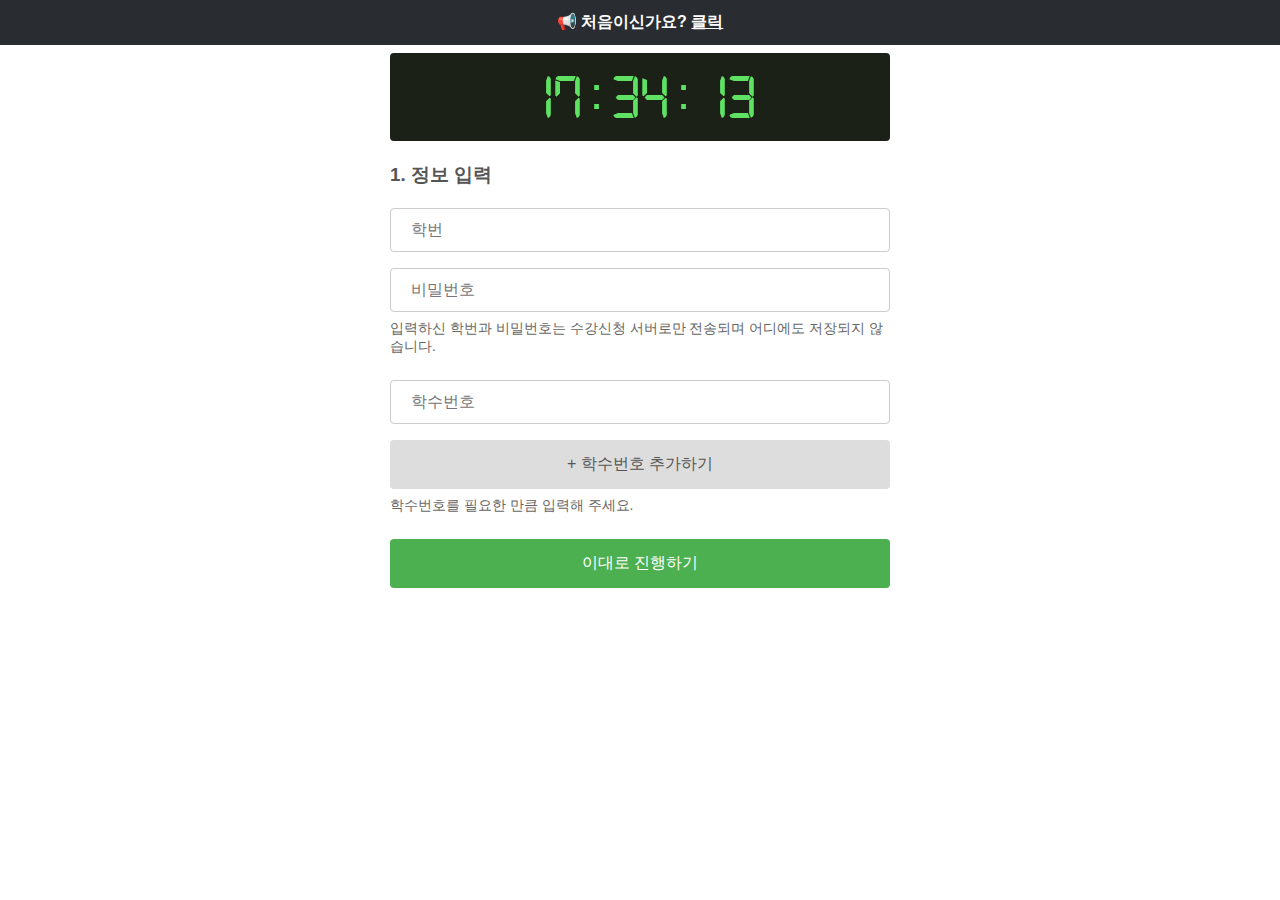
==== manual/index.html @ 4ec18be0 "." ====
<!DOCTYPE html>
<html lang="ko">

<header>
    <title>수강신청 클라이언트</title>

    <meta charset="UTF-8">
    <meta name="viewport" content="width=device-width, initial-scale=1.0">

    <link type="text/css" href="style.css" rel="stylesheet">
    <script src="script.js"></script>

    <!-- Global site tag (gtag.js) - Google Analytics -->
    <script async src="https://www.googletagmanager.com/gtag/js?id=G-L52MCPT86E"></script>
    <script>
        window.dataLayer = window.dataLayer || [];
        function gtag(){dataLayer.push(arguments);}
        gtag('js', new Date());

        gtag('config', 'G-L52MCPT86E');
    </script>
</header>

<body>
<div class="title-area">
    📢 처음이신가요? <a href="help.html">클릭</a>
</div>

<div class="content-area">
    <!-- Clock -->
    <div class="section">
        <div class="clock-container">
            <p id="clock"><!-- Clock will be here --></p>
        </div>
    </div>

    <!-- Input -->
    <div id="inputSection" class="section part-of-phase">
        <h3>1. 정보 입력</h3>

        <!-- Login form -->
        <form name="loginForm" target="_blank" action="https://sugang.inu.ac.kr/jsp/loginCheck.jsp" method="post">
            <label>
                <input type="text" name="stuno" placeholder="학번">
            </label>
            <label>
                <input type="password" name="pwd" placeholder="비밀번호">
            </label>
        </form>

        <div class="description">
            입력하신 학번과 비밀번호는 수강신청 서버로만 전송되며 어디에도 저장되지 않습니다.
        </div>

        <!-- Container of submit forms -->
        <div id="formsContainer">
            <!-- Will be filled after onLoad -->
        </div>

        <button class="button" onclick="_addCourseIdField();">+ 학수번호 추가하기</button>

        <div class="description">
            학수번호를 필요한 만큼 입력해 주세요.
        </div>

        <button class="submit-button" onclick="moveToNextPhase();">이대로 진행하기</button>
    </div>

    <!-- Perform -->
    <div id="performSection" class="section part-of-phase">
        <h3>2. 요청 실행</h3>

        <div id="performDescription" class="important-description">
            <!-- Will be filled -->
        </div>

        <button id="performButton" class="submit-button">
            <!-- Will be filled -->
            위의 정보를 모두 입력해 주세요!
        </button>
    </div>
</div>
</body>

</html>
---- manual/style.css ----
html {
  margin: auto;
  height: 100%;
}

body {
  text-align: center;
  margin: unset;
  font-family: HelveticaNeue-light, arial, sans-serif;
  color: #555555;
}

h3 {
  text-align: left;
  margin-bottom: 12px;
  margin-top: 21px;
}

.title-area {
  background-color: #292d32;
  padding: 12px;
  font-weight: 600;
  color: white;
}

.title-area a {
  color: white;
}

.notice-area {
  background-color: #5f447a;
  padding: 12px;
  font-weight: 600;
  color: white;
}

.content-area {
  margin: auto;
  text-align: center;
  display: table;
}

.section {
  width: 100%;
  max-width: 500px;
  margin-left: 12px;
  margin-right: 12px;
}



/* Text in form */
input {
  font-size: 16px;
}

/* Style inputs */
input[type=text], input[type=password] {
  width: 100%;
  padding: 12px 20px;
  margin: 8px 0;
  display: inline-block;
  border: 1px solid #ccc;
  border-radius: 4px;
  box-sizing: border-box;
}

/* Style the submit button */
.button, .submit-button {
  font-size: 16px;
  width: 100%;
  color: white;
  padding: 14px 20px;
  margin: 8px 0;
  border: none;
  border-radius: 4px;
  cursor: pointer;
}

.button {
  color: #555555;
  background-color: #DDDDDD;
}

.button:hover {
  background-color: #cfcfcf;
}

.submit-button {
  background-color: #4CAF50;
}

/* Add a background color to the submit button on mouse-over */
.submit-button:hover {
  background-color: #45a049;
}

/* Style iframe */
iframe {
  width: 100%;
  height: 100%;
  border: 1px solid #DDDDDD;
  border-radius: 4px;
  box-sizing: border-box;
  z-index: 3;
}

.description {
  text-align: left;
  font-size: 14px;
  color: #666666;
  margin-bottom: 16px;
}

.important-description {
  text-align: left;
  font-size: 18px;
  margin-bottom: 16px;
}

#requestProgress {
  margin-bottom: 14px;
  display: none; /* Default hidden */
}

/* Linear progress bar */
.linear-activity {
  overflow: hidden;
  width: 100%;
  height: 4px;
  background-color: #B3E5FC;
  margin: 0;
}

.indeterminate {
  position: relative;
  width: 100%;
  height: 100%;
}

.indeterminate:before {
  content: '';
  position: absolute;
  height: 100%;
  background-color: #03A9F4;
  animation: indeterminate_first 1.5s infinite ease-out;
}

@keyframes indeterminate_first {
  0% {
    left: -100%;
    width: 100%;
  }
  100% {
    left: 100%;
    width: 100%;
  }
}

.clock-container {
  width: 100%;
  padding: 12px 20px;
  margin: 8px 0;
  border-radius: 4px;
  box-sizing: border-box;
  background-color: #1b2117;
}

#clock {
  color: #5fe264;
  margin: auto;
  font-size: min(15vw, 4em); /* max 4em */
  font-family: 'digital-7', sans-serif;
}

@font-face {
  font-family: 'digital-7';
  src: url('digital-7.ttf');
}
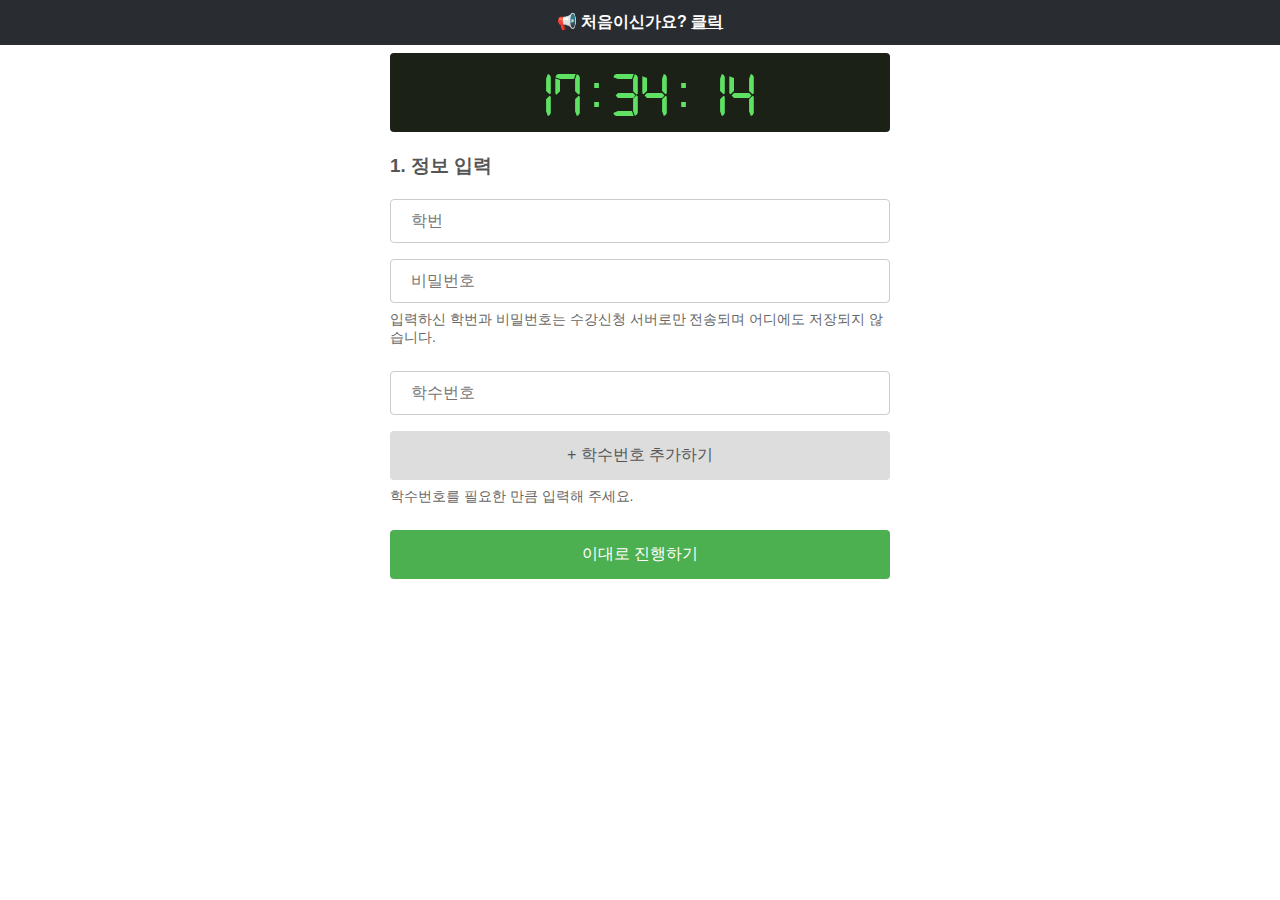
==== commit 9192f3eb: "Documentation in progress!" ====
--- a/manual/index.html
+++ b/manual/index.html
@@ -76,7 +76,6 @@
 
         <button id="performButton" class="submit-button">
             <!-- Will be filled -->
-            위의 정보를 모두 입력해 주세요!
         </button>
     </div>
 </div>
--- a/manual/style.css
+++ b/manual/style.css
@@ -38,16 +38,21 @@
   margin: auto;
   text-align: center;
   display: table;
+  max-width: 500px;
+  padding-left: 12px;
+  padding-right: 12px;
+}
+
+@media (min-width: 500px) {
+  /* Desktop */
+  .content-area {
+    width: 100%;
+  }
 }
 
 .section {
-  width: 100%;
-  max-width: 500px;
-  margin-left: 12px;
-  margin-right: 12px;
+  text-align: left;
 }
-
-
 
 /* Text in form */
 input {
@@ -159,11 +164,12 @@
 
 .clock-container {
   width: 100%;
-  padding: 12px 20px;
+  padding: 10px 10px 5px 10px;
   margin: 8px 0;
   border-radius: 4px;
   box-sizing: border-box;
   background-color: #1b2117;
+  text-align: center;
 }
 
 #clock {
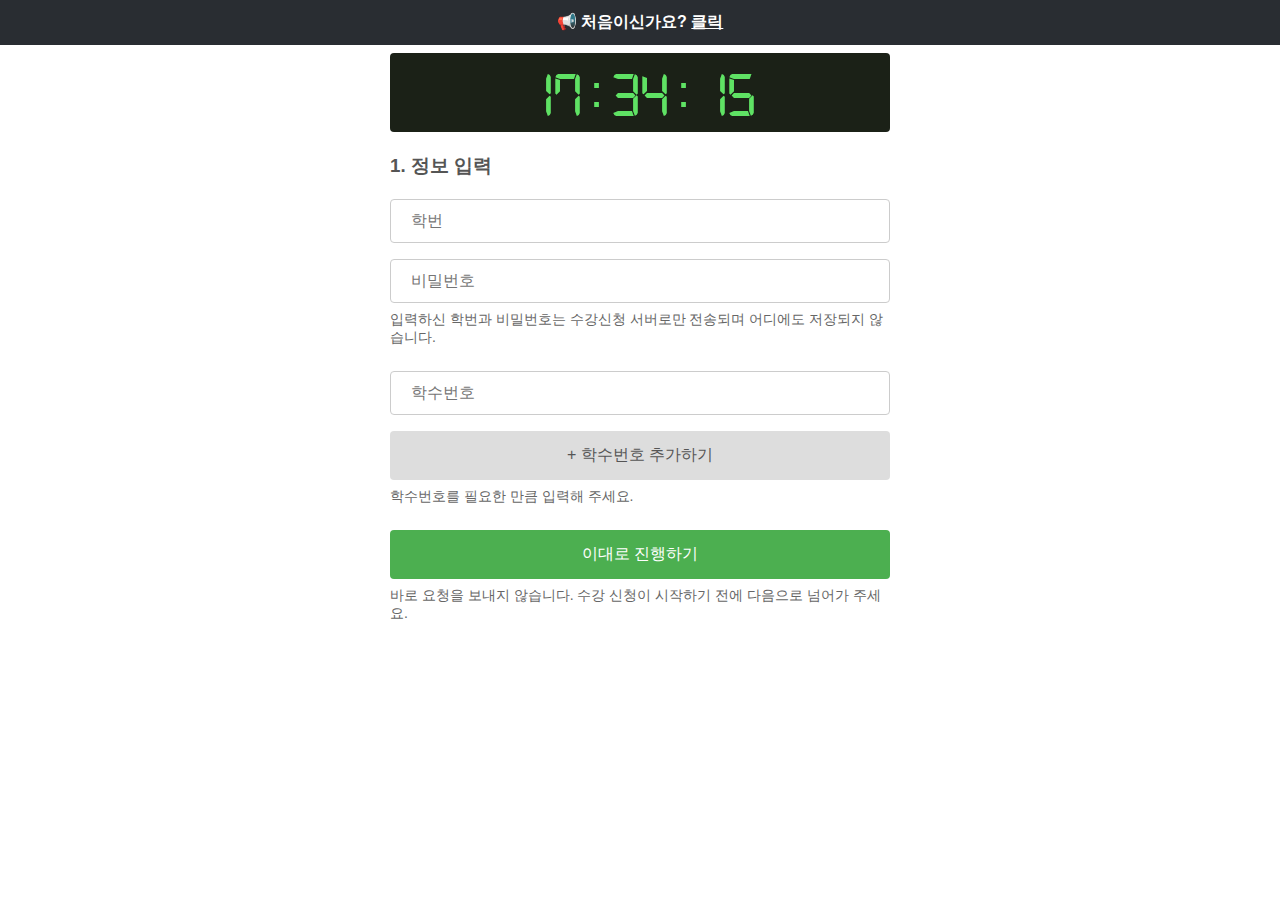
==== commit de697555: "Support manual!" ====
--- a/manual/index.html
+++ b/manual/index.html
@@ -64,6 +64,9 @@
         </div>
 
         <button class="submit-button" onclick="moveToNextPhase();">이대로 진행하기</button>
+        <div class="description">
+            바로 요청을 보내지 않습니다. 수강 신청이 시작하기 전에 다음으로 넘어가 주세요.
+        </div>
     </div>
 
     <!-- Perform -->
--- a/manual/style.css
+++ b/manual/style.css
@@ -183,3 +183,12 @@
   font-family: 'digital-7';
   src: url('digital-7.ttf');
 }
+
+ol li {
+  margin-bottom: 12px;
+}
+
+img {
+  margin-bottom: 12px;
+}
+
